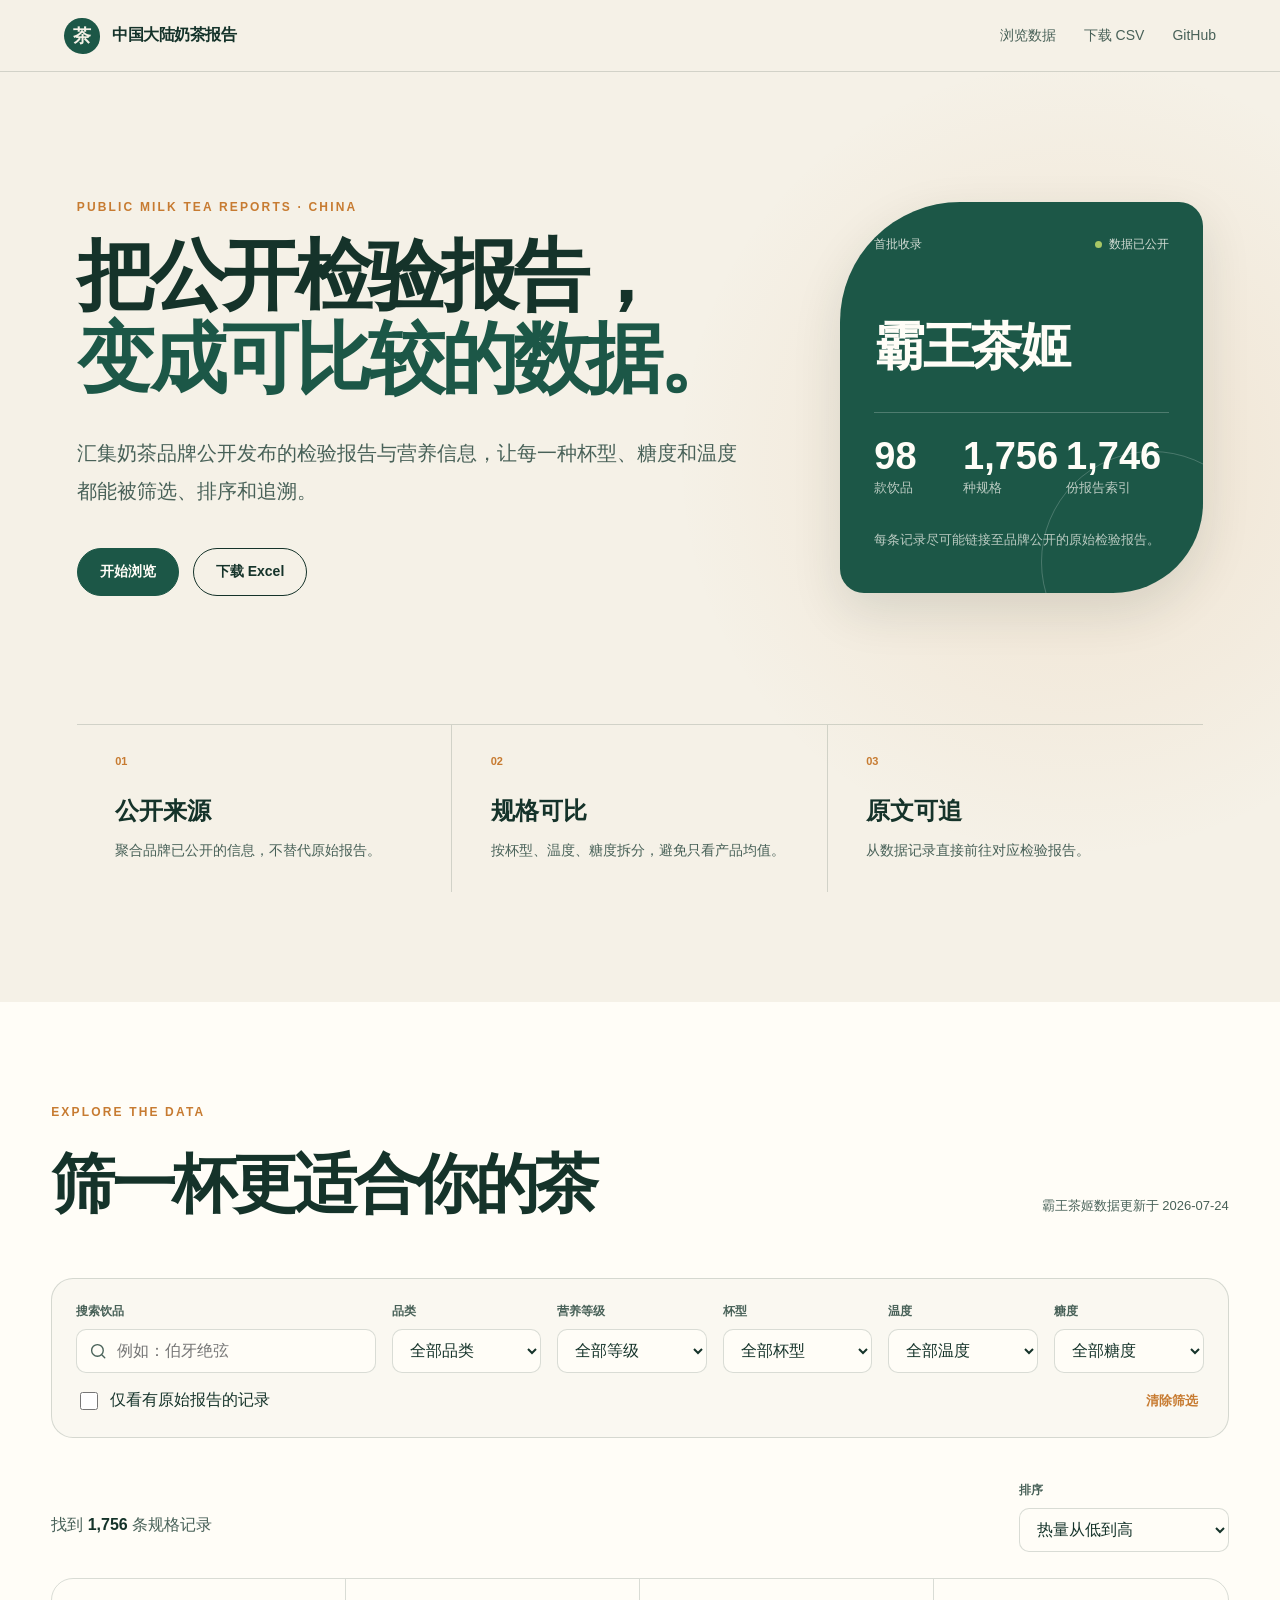
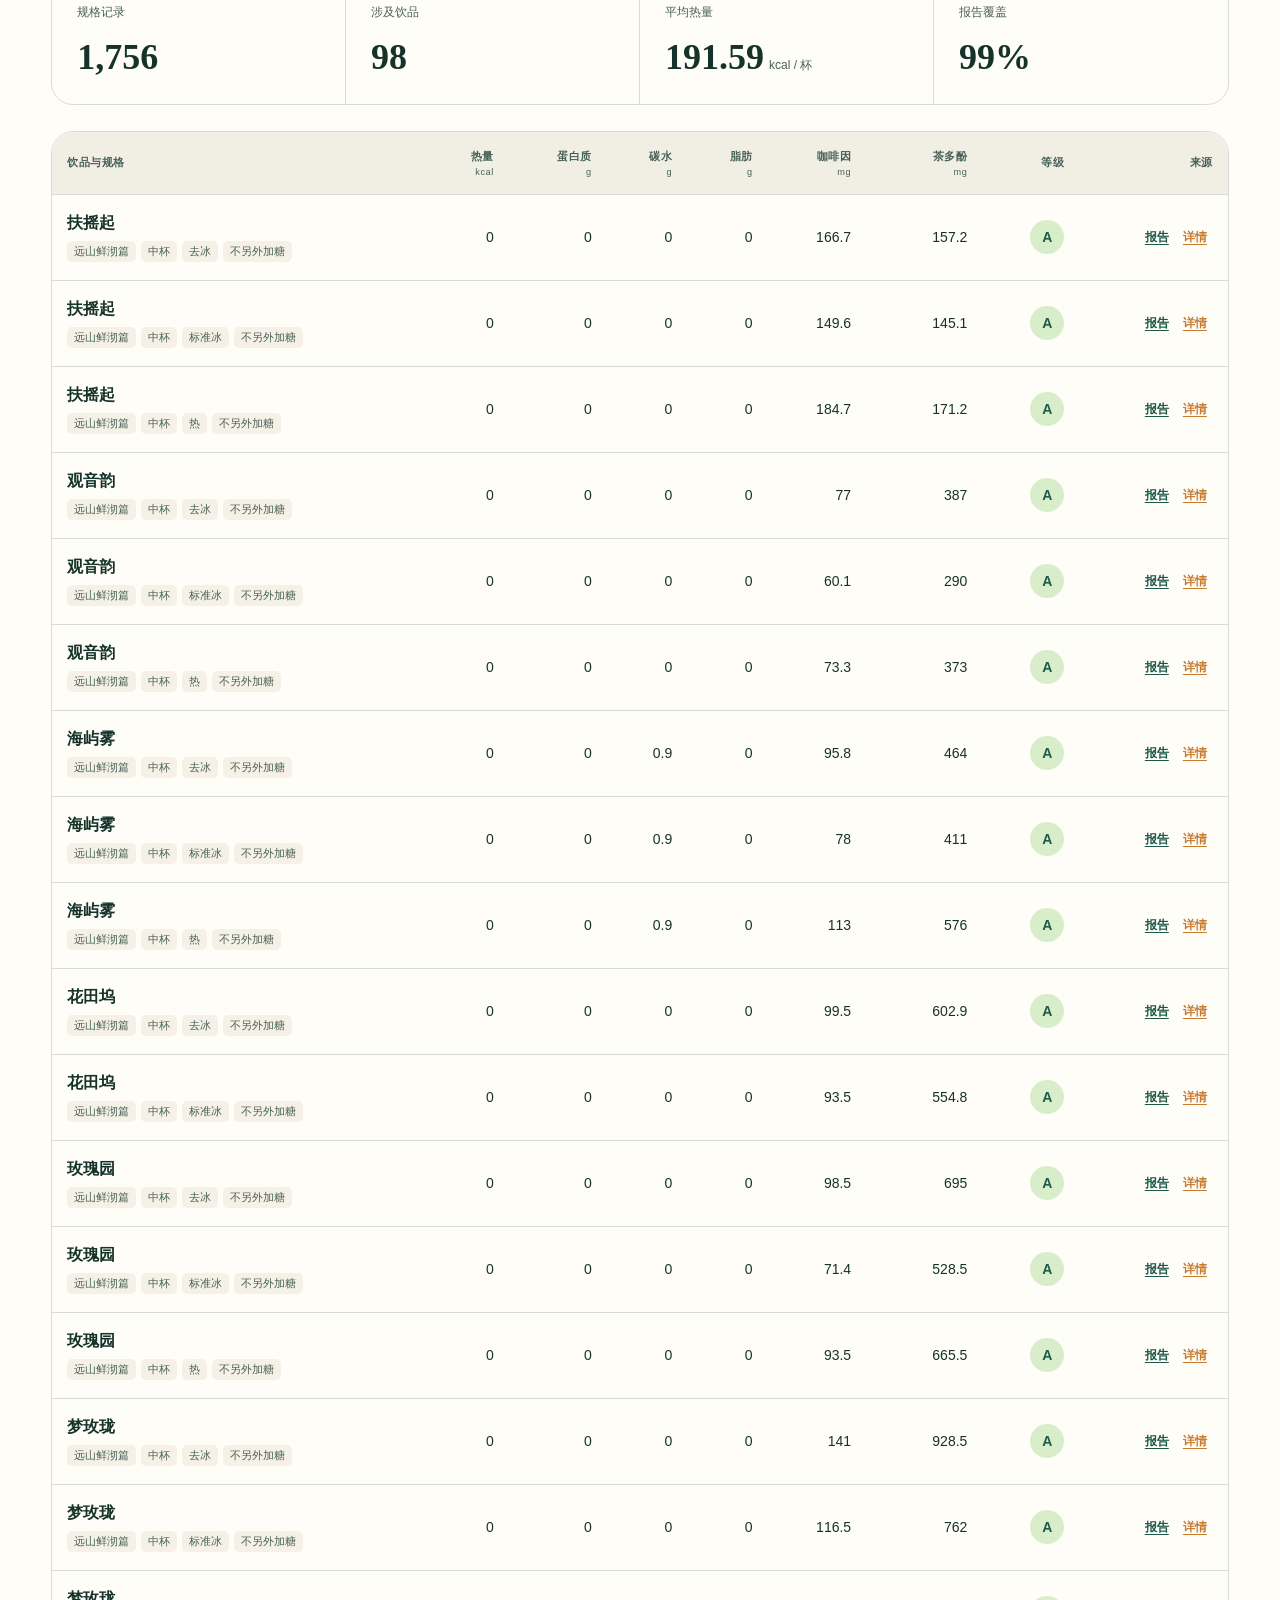
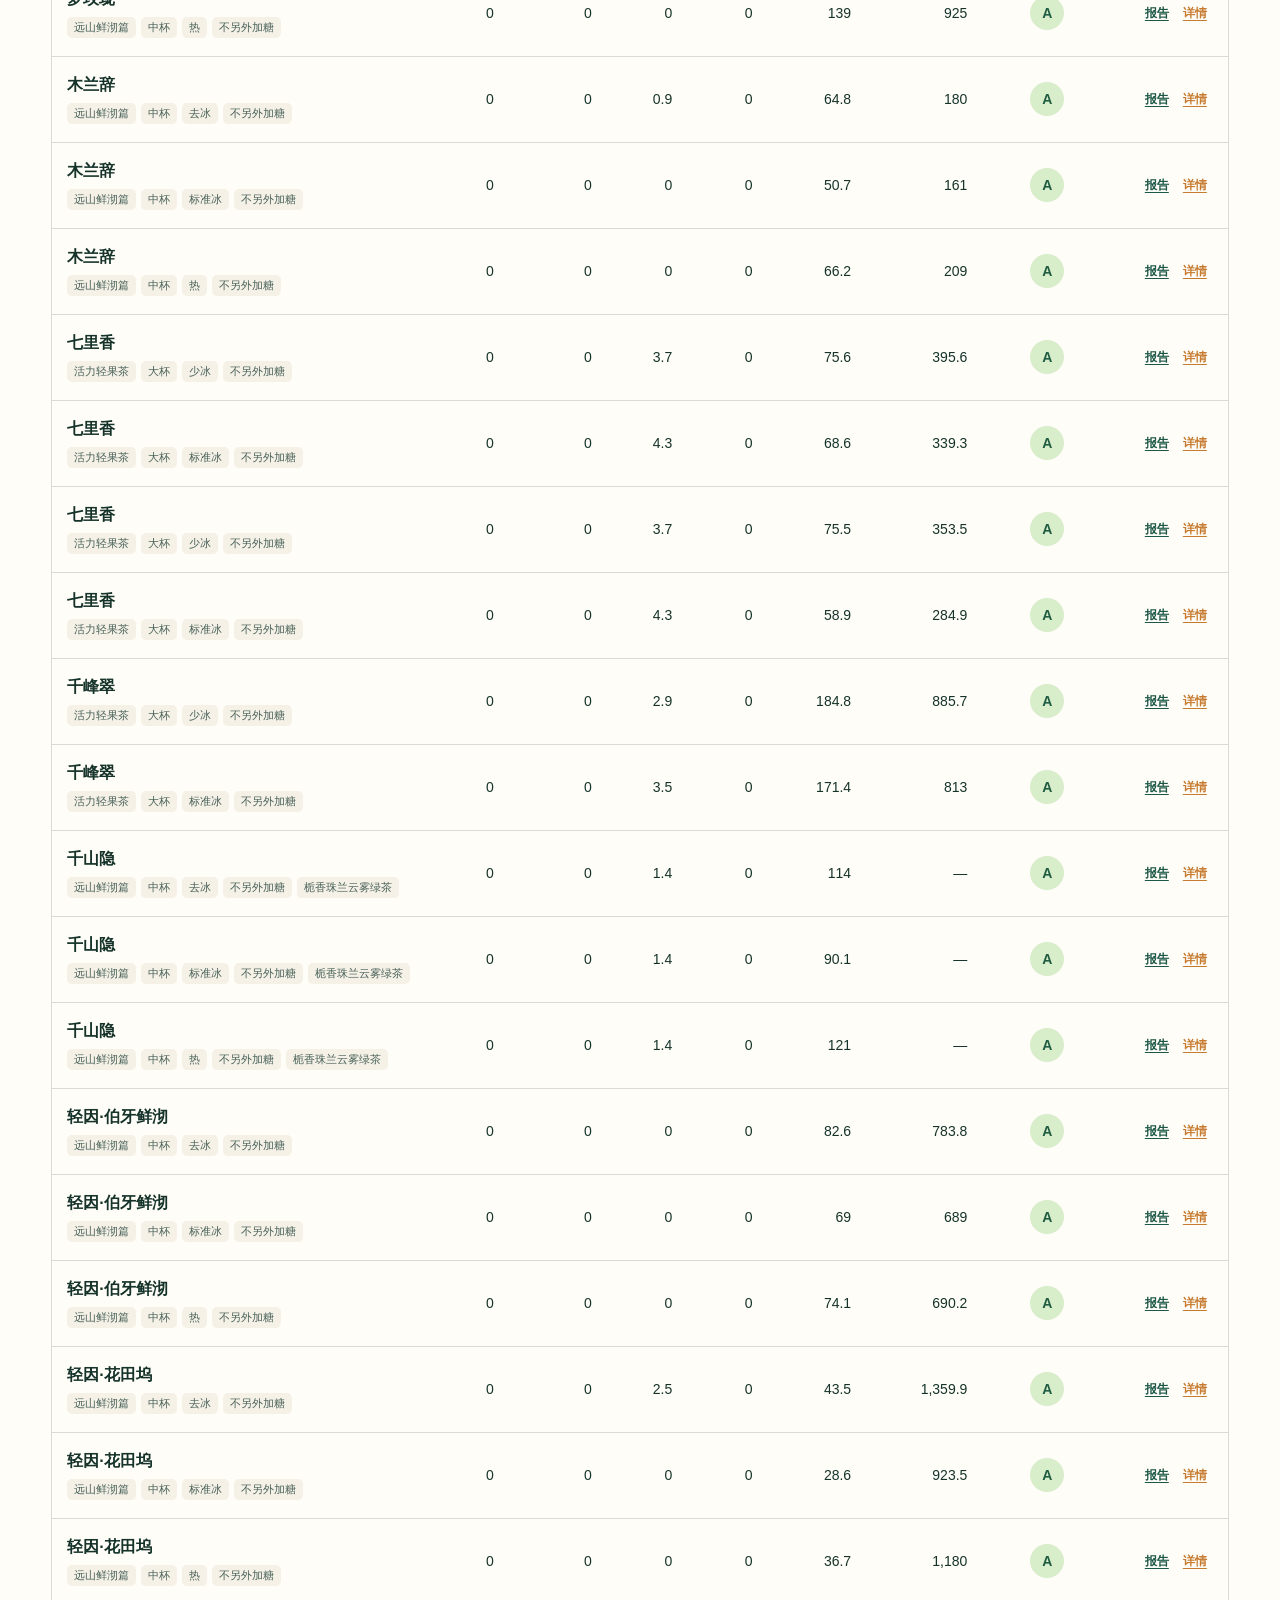
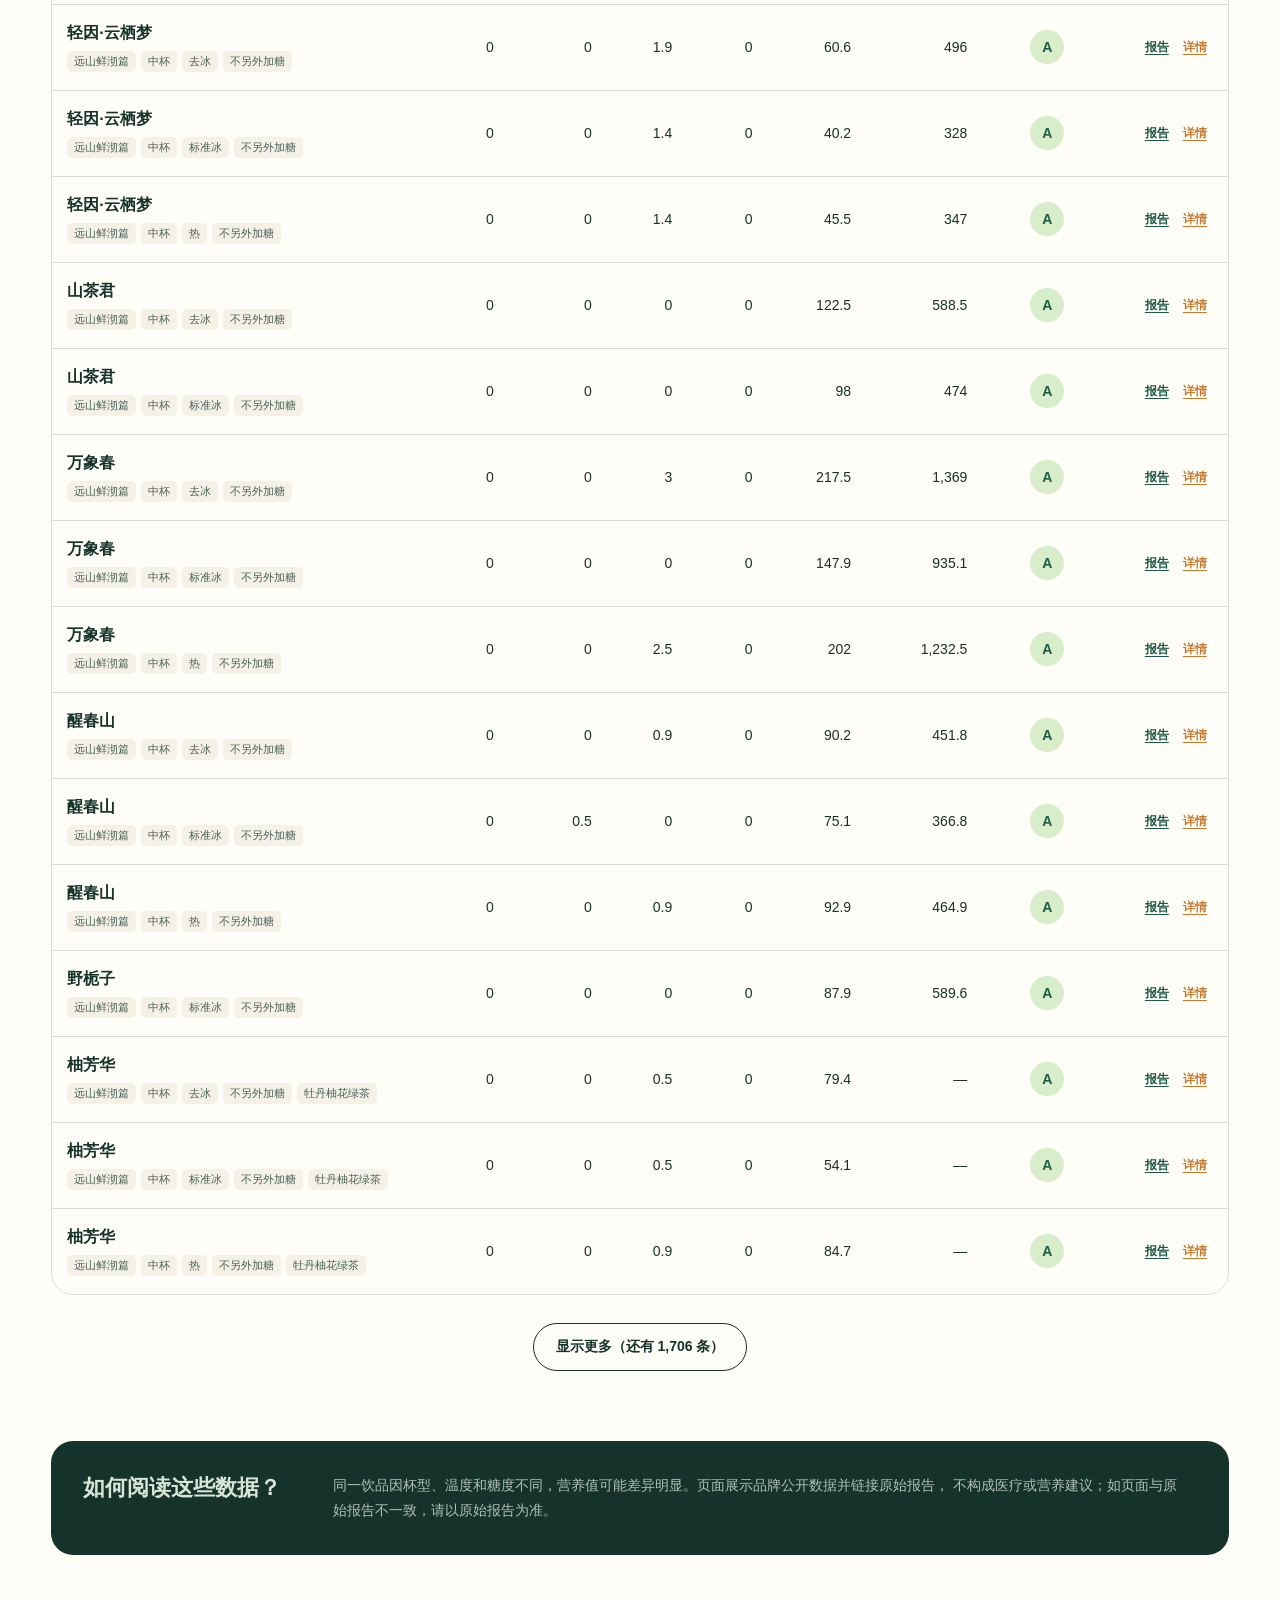
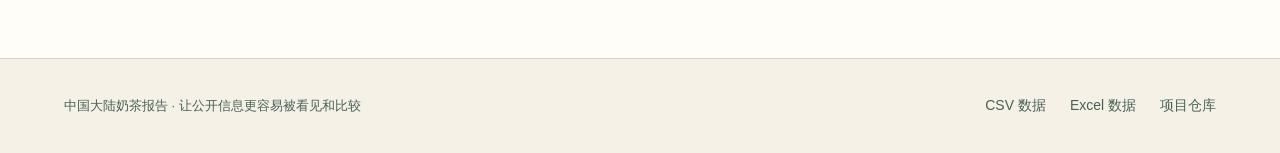
==== index.html @ ef0c352b "feat: 发布奶茶检验报告浏览器与霸王茶姬数据" ====
<!doctype html>
<html lang="zh-CN">
  <head>
    <meta charset="utf-8">
    <meta name="viewport" content="width=device-width, initial-scale=1">
    <meta name="description" content="汇集中国大陆奶茶品牌公开检验报告，提供饮品营养数据筛选、排序与原始报告查阅。">
    <meta name="theme-color" content="#173d32">
    <title>中国大陆奶茶报告</title>
    <link rel="stylesheet" href="assets/styles.css">
    <script src="assets/app.js" defer></script>
  </head>
  <body>
    <header class="site-header">
      <a class="brand" href="#top" aria-label="返回首页">
        <span class="brand-mark" aria-hidden="true">茶</span>
        <span>中国大陆奶茶报告</span>
      </a>
      <nav aria-label="主要导航">
        <a href="#explore">浏览数据</a>
        <a href="data/chagee/chagee_drinks.csv" download>下载 CSV</a>
        <a href="https://github.com/llk15/china-mainland-milk-tea-report">GitHub</a>
      </nav>
    </header>

    <main id="top">
      <section class="hero" aria-labelledby="hero-title">
        <div class="hero-copy">
          <p class="eyebrow">PUBLIC MILK TEA REPORTS · CHINA</p>
          <h1 id="hero-title">把公开检验报告，<br><em>变成可比较的数据。</em></h1>
          <p class="hero-intro">
            汇集奶茶品牌公开发布的检验报告与营养信息，让每一种杯型、糖度和温度都能被筛选、排序和追溯。
          </p>
          <div class="hero-actions">
            <a class="button button-primary" href="#explore">开始浏览</a>
            <a class="button button-secondary" href="data/chagee/chagee_nutrition.xlsx" download>下载 Excel</a>
          </div>
        </div>

        <div class="hero-card" aria-label="当前收录概览">
          <div class="hero-card-top">
            <span>首批收录</span>
            <span class="live-dot">数据已公开</span>
          </div>
          <strong>霸王茶姬</strong>
          <div class="hero-card-grid">
            <div><span id="hero-products">—</span><small>款饮品</small></div>
            <div><span id="hero-records">—</span><small>种规格</small></div>
            <div><span id="hero-reports">—</span><small>份报告索引</small></div>
          </div>
          <p>每条记录尽可能链接至品牌公开的原始检验报告。</p>
        </div>
      </section>

      <section class="manifesto" aria-label="项目特点">
        <div><span>01</span><strong>公开来源</strong><p>聚合品牌已公开的信息，不替代原始报告。</p></div>
        <div><span>02</span><strong>规格可比</strong><p>按杯型、温度、糖度拆分，避免只看产品均值。</p></div>
        <div><span>03</span><strong>原文可追</strong><p>从数据记录直接前往对应检验报告。</p></div>
      </section>

      <section class="explorer" id="explore" aria-labelledby="explorer-title">
        <div class="section-heading">
          <div>
            <p class="eyebrow">EXPLORE THE DATA</p>
            <h2 id="explorer-title">筛一杯更适合你的茶</h2>
          </div>
          <p id="last-updated">正在读取数据…</p>
        </div>

        <form class="filters" id="filter-form">
          <label class="search-field">
            <span>搜索饮品</span>
            <span class="input-wrap">
              <svg aria-hidden="true" viewBox="0 0 24 24"><path d="m21 21-4.35-4.35m2.35-5.4A7.75 7.75 0 1 1 3.5 11.25a7.75 7.75 0 0 1 15.5 0Z"/></svg>
              <input id="search" type="search" placeholder="例如：伯牙绝弦" autocomplete="off">
            </span>
          </label>
          <label>
            <span>品类</span>
            <select id="category"><option value="">全部品类</option></select>
          </label>
          <label>
            <span>营养等级</span>
            <select id="grade">
              <option value="">全部等级</option>
              <option value="A">A级</option>
              <option value="B">B级</option>
              <option value="C">C级</option>
              <option value="D">D级</option>
            </select>
          </label>
          <label>
            <span>杯型</span>
            <select id="cup"><option value="">全部杯型</option></select>
          </label>
          <label>
            <span>温度</span>
            <select id="temperature"><option value="">全部温度</option></select>
          </label>
          <label>
            <span>糖度</span>
            <select id="sweetness"><option value="">全部糖度</option></select>
          </label>
          <label class="check-field">
            <input id="report-only" type="checkbox">
            <span>仅看有原始报告的记录</span>
          </label>
          <button class="text-button" id="reset-filters" type="reset">清除筛选</button>
        </form>

        <div class="result-toolbar">
          <p id="result-copy" aria-live="polite">正在加载…</p>
          <label class="sort-field">
            <span>排序</span>
            <select id="sort">
              <option value="energy-asc">热量从低到高</option>
              <option value="energy-desc">热量从高到低</option>
              <option value="caffeine-asc">咖啡因从低到高</option>
              <option value="caffeine-desc">咖啡因从高到低</option>
              <option value="protein-desc">蛋白质从高到低</option>
              <option value="polyphenols-desc">茶多酚从高到低</option>
              <option value="carbs-asc">碳水从低到高</option>
              <option value="grade-asc">营养等级从 A 到 D</option>
              <option value="name-asc">饮品名称</option>
            </select>
          </label>
        </div>

        <div class="summary-grid" aria-label="当前筛选结果概览">
          <article><span>规格记录</span><strong id="stat-records">—</strong></article>
          <article><span>涉及饮品</span><strong id="stat-products">—</strong></article>
          <article><span>平均热量</span><strong id="stat-energy">—</strong><small>kcal / 杯</small></article>
          <article><span>报告覆盖</span><strong id="stat-coverage">—</strong></article>
        </div>

        <div class="table-shell">
          <table>
            <thead>
              <tr>
                <th scope="col">饮品与规格</th>
                <th scope="col">热量<small>kcal</small></th>
                <th scope="col">蛋白质<small>g</small></th>
                <th scope="col">碳水<small>g</small></th>
                <th scope="col">脂肪<small>g</small></th>
                <th scope="col">咖啡因<small>mg</small></th>
                <th scope="col">茶多酚<small>mg</small></th>
                <th scope="col">等级</th>
                <th scope="col">来源</th>
              </tr>
            </thead>
            <tbody id="results">
              <tr><td class="loading-cell" colspan="9">正在整理茶单，请稍候…</td></tr>
            </tbody>
          </table>
        </div>

        <div class="load-more-wrap">
          <button class="button button-secondary" id="load-more" type="button" hidden>显示更多</button>
        </div>

        <aside class="notice">
          <strong>如何阅读这些数据？</strong>
          <p>
            同一饮品因杯型、温度和糖度不同，营养值可能差异明显。页面展示品牌公开数据并链接原始报告，
            不构成医疗或营养建议；如页面与原始报告不一致，请以原始报告为准。
          </p>
        </aside>
      </section>
    </main>

    <footer>
      <p>中国大陆奶茶报告 · 让公开信息更容易被看见和比较</p>
      <div>
        <a href="data/chagee/chagee_drinks.csv" download>CSV 数据</a>
        <a href="data/chagee/chagee_nutrition.xlsx" download>Excel 数据</a>
        <a href="https://github.com/llk15/china-mainland-milk-tea-report">项目仓库</a>
      </div>
    </footer>

    <dialog id="detail-dialog">
      <button class="dialog-close" id="dialog-close" type="button" aria-label="关闭">×</button>
      <p class="eyebrow" id="dialog-category"></p>
      <h2 id="dialog-title"></h2>
      <div class="dialog-specs" id="dialog-specs"></div>
      <div class="dialog-nutrition" id="dialog-nutrition"></div>
      <a class="button button-primary" id="dialog-report" target="_blank" rel="noopener noreferrer">查看原始检验报告</a>
    </dialog>

    <noscript>需要启用 JavaScript 才能筛选和排序数据；你也可以直接下载 CSV 或 Excel 文件。</noscript>
  </body>
</html>
---- assets/styles.css ----
:root {
  --ink: #15332a;
  --ink-soft: #486158;
  --paper: #f5f1e7;
  --paper-deep: #e9e1d0;
  --cream: #fffdf7;
  --green: #1c5747;
  --green-light: #d7e4d8;
  --amber: #c77b31;
  --line: rgba(21, 51, 42, 0.16);
  --shadow: 0 18px 50px rgba(27, 53, 43, 0.12);
  --radius: 22px;
}

* { box-sizing: border-box; }
html { scroll-behavior: smooth; }
body {
  margin: 0;
  color: var(--ink);
  background:
    radial-gradient(circle at 84% 7%, rgba(199, 123, 49, 0.12), transparent 25rem),
    var(--paper);
  font-family: Inter, "PingFang SC", "Noto Sans CJK SC", "Microsoft YaHei", sans-serif;
  -webkit-font-smoothing: antialiased;
}

a { color: inherit; }
button, input, select { font: inherit; }
button, select { cursor: pointer; }

.site-header {
  position: sticky;
  z-index: 20;
  top: 0;
  display: flex;
  align-items: center;
  justify-content: space-between;
  min-height: 72px;
  padding: 0 5vw;
  border-bottom: 1px solid var(--line);
  background: rgba(245, 241, 231, 0.9);
  backdrop-filter: blur(16px);
}

.brand {
  display: flex;
  gap: 12px;
  align-items: center;
  font-weight: 750;
  text-decoration: none;
  letter-spacing: -0.03em;
}

.brand-mark {
  display: grid;
  width: 36px;
  height: 36px;
  place-items: center;
  border-radius: 50% 50% 48% 52%;
  color: var(--paper);
  background: var(--green);
  font-family: "Songti SC", STSong, serif;
  font-size: 18px;
}

nav { display: flex; gap: 28px; }
nav a, footer a {
  color: var(--ink-soft);
  font-size: 14px;
  text-decoration: none;
}
nav a:hover, footer a:hover { color: var(--amber); }

main { overflow: hidden; }
.hero {
  display: grid;
  grid-template-columns: minmax(0, 1.3fr) minmax(340px, 0.7fr);
  gap: clamp(40px, 7vw, 110px);
  align-items: center;
  min-height: 650px;
  max-width: 1440px;
  margin: 0 auto;
  padding: clamp(70px, 10vw, 135px) 6vw;
}

.eyebrow {
  margin: 0 0 22px;
  color: var(--amber);
  font-size: 12px;
  font-weight: 800;
  letter-spacing: 0.18em;
}

h1, h2 {
  margin: 0;
  font-family: "Songti SC", STSong, "Noto Serif CJK SC", serif;
  font-weight: 650;
  letter-spacing: -0.055em;
}

h1 {
  max-width: 850px;
  font-size: clamp(48px, 6vw, 88px);
  line-height: 1.08;
}
h1 em { color: var(--green); font-style: normal; }
.hero-intro {
  max-width: 660px;
  margin: 32px 0 0;
  color: var(--ink-soft);
  font-size: clamp(17px, 1.6vw, 21px);
  line-height: 1.85;
}
.hero-actions { display: flex; gap: 14px; margin-top: 38px; }
.button {
  display: inline-flex;
  min-height: 48px;
  padding: 0 22px;
  align-items: center;
  justify-content: center;
  border: 1px solid var(--ink);
  border-radius: 999px;
  font-size: 14px;
  font-weight: 700;
  text-decoration: none;
  transition: transform 160ms ease, background 160ms ease, color 160ms ease;
}
.button:hover { transform: translateY(-2px); }
.button-primary { color: var(--cream); background: var(--green); border-color: var(--green); }
.button-secondary { color: var(--ink); background: transparent; }
.button-secondary:hover { color: var(--cream); background: var(--ink); }

.hero-card {
  position: relative;
  padding: 34px;
  overflow: hidden;
  color: var(--cream);
  border-radius: 120px 24px 90px 24px;
  background: var(--green);
  box-shadow: var(--shadow);
}
.hero-card::after {
  position: absolute;
  right: -60px;
  bottom: -80px;
  width: 220px;
  height: 220px;
  border: 1px solid rgba(255,255,255,.2);
  border-radius: 50%;
  content: "";
}
.hero-card-top { display: flex; justify-content: space-between; font-size: 12px; opacity: .8; }
.live-dot::before {
  display: inline-block;
  width: 7px;
  height: 7px;
  margin-right: 7px;
  border-radius: 50%;
  background: #cce36d;
  content: "";
}
.hero-card > strong {
  display: block;
  margin: 60px 0 30px;
  font-family: "Songti SC", STSong, serif;
  font-size: clamp(38px, 4vw, 58px);
  letter-spacing: -.05em;
}
.hero-card-grid { display: grid; grid-template-columns: repeat(3, 1fr); border-top: 1px solid rgba(255,255,255,.22); }
.hero-card-grid div { padding: 22px 8px 0 0; }
.hero-card-grid span { display: block; font-size: clamp(24px, 3vw, 38px); font-weight: 700; }
.hero-card-grid small { opacity: .7; }
.hero-card > p { max-width: 300px; margin: 32px 0 8px; font-size: 13px; line-height: 1.7; opacity: .7; }

.manifesto {
  display: grid;
  grid-template-columns: repeat(3, 1fr);
  max-width: 1440px;
  margin: 0 auto;
  padding: 0 6vw 110px;
}
.manifesto > div {
  padding: 30px clamp(20px, 3vw, 50px);
  border-top: 1px solid var(--line);
  border-right: 1px solid var(--line);
}
.manifesto > div:last-child { border-right: 0; }
.manifesto span { display: block; margin-bottom: 28px; color: var(--amber); font-size: 11px; font-weight: 800; }
.manifesto strong { font-family: "Songti SC", STSong, serif; font-size: 24px; }
.manifesto p { margin: 12px 0 0; color: var(--ink-soft); font-size: 14px; line-height: 1.7; }

.explorer {
  padding: clamp(70px, 8vw, 120px) max(4vw, calc((100vw - 1360px) / 2));
  background: var(--cream);
}
.section-heading { display: flex; align-items: end; justify-content: space-between; gap: 30px; }
.section-heading h2 { font-size: clamp(38px, 5vw, 66px); }
.section-heading > p { color: var(--ink-soft); font-size: 13px; }

.filters {
  display: grid;
  grid-template-columns: 2fr repeat(5, minmax(120px, 1fr));
  gap: 16px;
  margin-top: 50px;
  padding: 24px;
  border: 1px solid var(--line);
  border-radius: var(--radius);
  background: #faf8f1;
}
.filters label > span:first-child, .sort-field span {
  display: block;
  margin-bottom: 9px;
  color: var(--ink-soft);
  font-size: 12px;
  font-weight: 700;
}
.filters input[type="search"], .filters select, .sort-field select {
  width: 100%;
  height: 44px;
  padding: 0 38px 0 13px;
  border: 1px solid var(--line);
  border-radius: 10px;
  outline: none;
  color: var(--ink);
  background-color: var(--cream);
}
.filters input:focus, .filters select:focus, .sort-field select:focus {
  border-color: var(--green);
  box-shadow: 0 0 0 3px rgba(28, 87, 71, .1);
}
.input-wrap { position: relative; display: block; }
.input-wrap svg {
  position: absolute;
  z-index: 1;
  top: 13px;
  left: 13px;
  width: 18px;
  fill: none;
  stroke: var(--ink-soft);
  stroke-linecap: round;
  stroke-width: 1.8;
}
.filters .search-field input { padding-left: 40px; }
.check-field { display: flex; grid-column: 1 / span 3; gap: 9px; align-items: center; }
.check-field input { width: 18px; height: 18px; accent-color: var(--green); }
.check-field span { margin: 0 !important; }
.text-button {
  justify-self: end;
  grid-column: 6 / 7;
  border: 0;
  color: var(--amber);
  background: none;
  font-size: 13px;
  font-weight: 700;
}

.result-toolbar { display: flex; align-items: end; justify-content: space-between; margin-top: 44px; }
.result-toolbar p { color: var(--ink-soft); }
.result-toolbar p strong { color: var(--ink); }
.sort-field { min-width: 210px; }
.summary-grid {
  display: grid;
  grid-template-columns: repeat(4, 1fr);
  margin: 26px 0;
  border: 1px solid var(--line);
  border-radius: var(--radius);
  overflow: hidden;
}
.summary-grid article { min-height: 125px; padding: 25px; border-right: 1px solid var(--line); }
.summary-grid article:last-child { border: 0; }
.summary-grid span, .summary-grid small { display: block; color: var(--ink-soft); font-size: 12px; }
.summary-grid strong { display: inline-block; margin-top: 15px; font-family: "Songti SC", STSong, serif; font-size: 36px; }
.summary-grid small { display: inline; margin-left: 5px; }

.table-shell { overflow-x: auto; border: 1px solid var(--line); border-radius: var(--radius); }
table { width: 100%; min-width: 1060px; border-collapse: collapse; background: var(--cream); }
th {
  padding: 17px 15px;
  color: var(--ink-soft);
  background: #f1eee4;
  font-size: 11px;
  text-align: right;
  letter-spacing: .05em;
}
th:first-child { width: 32%; text-align: left; }
th small { display: block; margin-top: 3px; font-weight: 500; }
td { padding: 18px 15px; border-top: 1px solid var(--line); font-size: 14px; text-align: right; }
td:first-child { text-align: left; }
tbody tr { transition: background 120ms ease; }
tbody tr:hover { background: #faf7ee; }
.drink-name { display: block; margin-bottom: 7px; font-size: 16px; font-weight: 750; }
.spec-line { display: flex; flex-wrap: wrap; gap: 5px; }
.spec-line span {
  padding: 3px 7px;
  color: var(--ink-soft);
  border-radius: 5px;
  background: var(--paper);
  font-size: 11px;
}
.grade {
  display: inline-grid;
  width: 34px;
  height: 34px;
  place-items: center;
  border-radius: 50%;
  font-weight: 800;
}
.grade-a { color: #205d43; background: #d8edca; }
.grade-b { color: #5d681c; background: #edf0bd; }
.grade-c { color: #8a5d18; background: #f5dfad; }
.grade-d { color: #8b352b; background: #f1c9bd; }
.grade-none { color: var(--ink-soft); background: #e6e3dc; }
.report-link, .detail-button {
  display: inline-block;
  border: 0;
  color: var(--green);
  background: none;
  font-size: 12px;
  font-weight: 750;
  text-decoration: underline;
  text-underline-offset: 3px;
}
.detail-button { margin-left: 8px; color: var(--amber); }
.empty-cell, .loading-cell { padding: 80px 20px; color: var(--ink-soft); text-align: center !important; }
.load-more-wrap { display: flex; justify-content: center; margin-top: 28px; }
.notice {
  display: grid;
  grid-template-columns: 220px 1fr;
  gap: 30px;
  margin-top: 70px;
  padding: 32px;
  color: var(--green-light);
  border-radius: var(--radius);
  background: var(--ink);
}
.notice strong { font-family: "Songti SC", STSong, serif; font-size: 22px; }
.notice p { max-width: 850px; margin: 0; font-size: 14px; line-height: 1.8; opacity: .8; }

footer {
  display: flex;
  justify-content: space-between;
  gap: 30px;
  padding: 38px 5vw;
  color: var(--ink-soft);
  border-top: 1px solid var(--line);
  background: var(--paper);
  font-size: 13px;
}
footer p { margin: 0; }
footer div { display: flex; gap: 24px; }

dialog {
  width: min(650px, calc(100vw - 32px));
  padding: 38px;
  border: 0;
  border-radius: 28px;
  color: var(--ink);
  background: var(--cream);
  box-shadow: var(--shadow);
}
dialog::backdrop { background: rgba(12, 31, 25, .6); backdrop-filter: blur(5px); }
.dialog-close {
  position: absolute;
  top: 18px;
  right: 20px;
  width: 38px;
  height: 38px;
  border: 0;
  border-radius: 50%;
  color: var(--ink);
  background: var(--paper);
  font-size: 24px;
}
dialog h2 { margin-bottom: 22px; font-size: 38px; }
.dialog-specs { display: flex; flex-wrap: wrap; gap: 7px; margin-bottom: 24px; }
.dialog-specs span { padding: 6px 10px; border-radius: 7px; background: var(--paper); font-size: 12px; }
.dialog-nutrition {
  display: grid;
  grid-template-columns: repeat(3, 1fr);
  gap: 1px;
  margin-bottom: 28px;
  overflow: hidden;
  border: 1px solid var(--line);
  border-radius: 14px;
  background: var(--line);
}
.dialog-nutrition div { padding: 15px; background: var(--cream); }
.dialog-nutrition span { display: block; color: var(--ink-soft); font-size: 11px; }
.dialog-nutrition strong { display: block; margin-top: 6px; font-size: 18px; }
noscript { display: block; padding: 20px; color: white; background: #8b352b; text-align: center; }

@media (max-width: 1050px) {
  .hero { grid-template-columns: 1fr; }
  .hero-card { max-width: 600px; }
  .filters { grid-template-columns: repeat(3, 1fr); }
  .search-field { grid-column: span 2; }
  .check-field { grid-column: 1 / span 2; }
  .text-button { grid-column: 3; }
}

@media (max-width: 720px) {
  .site-header { min-height: 62px; padding: 0 20px; }
  .brand > span:last-child { font-size: 14px; }
  nav a:not(:last-child) { display: none; }
  .hero { min-height: auto; padding: 72px 22px; }
  h1 { font-size: clamp(43px, 13vw, 64px); }
  .hero-card { padding: 28px; border-radius: 80px 20px 70px 20px; }
  .hero-card > strong { margin-top: 45px; }
  .manifesto { grid-template-columns: 1fr; padding: 0 22px 75px; }
  .manifesto > div { border-right: 0; }
  .explorer { padding: 70px 18px; }
  .section-heading { display: block; }
  .section-heading > p { margin-top: 18px; }
  .filters { grid-template-columns: 1fr 1fr; padding: 16px; }
  .search-field { grid-column: 1 / -1; }
  .check-field { grid-column: 1 / -1; }
  .text-button { grid-column: 2; }
  .result-toolbar { display: block; }
  .sort-field { display: block; margin-top: 18px; }
  .summary-grid { grid-template-columns: 1fr 1fr; }
  .summary-grid article:nth-child(2) { border-right: 0; }
  .summary-grid article:nth-child(-n+2) { border-bottom: 1px solid var(--line); }
  .notice { grid-template-columns: 1fr; }
  footer { display: block; }
  footer div { flex-wrap: wrap; margin-top: 18px; }
  dialog { padding: 30px 22px; }
  .dialog-nutrition { grid-template-columns: 1fr 1fr; }
}

@media (prefers-reduced-motion: reduce) {
  html { scroll-behavior: auto; }
  *, *::before, *::after { transition: none !important; }
}
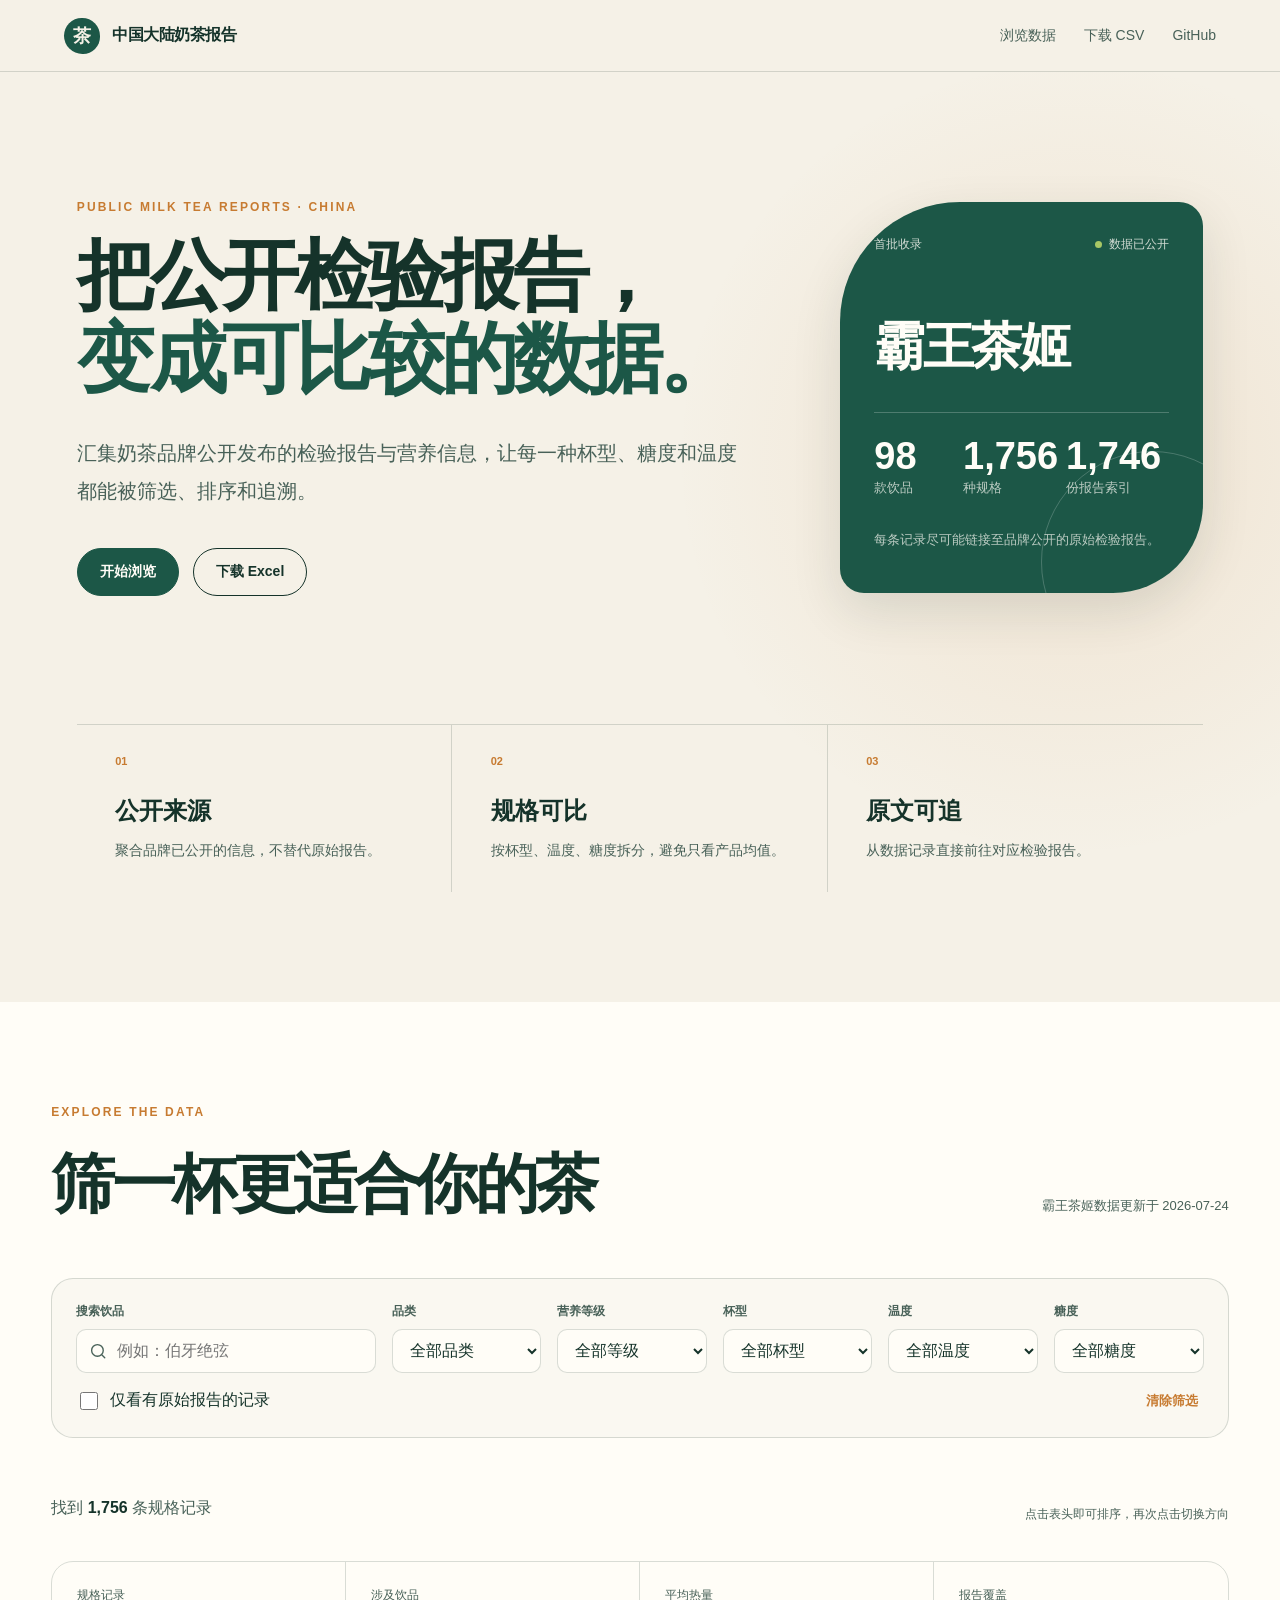
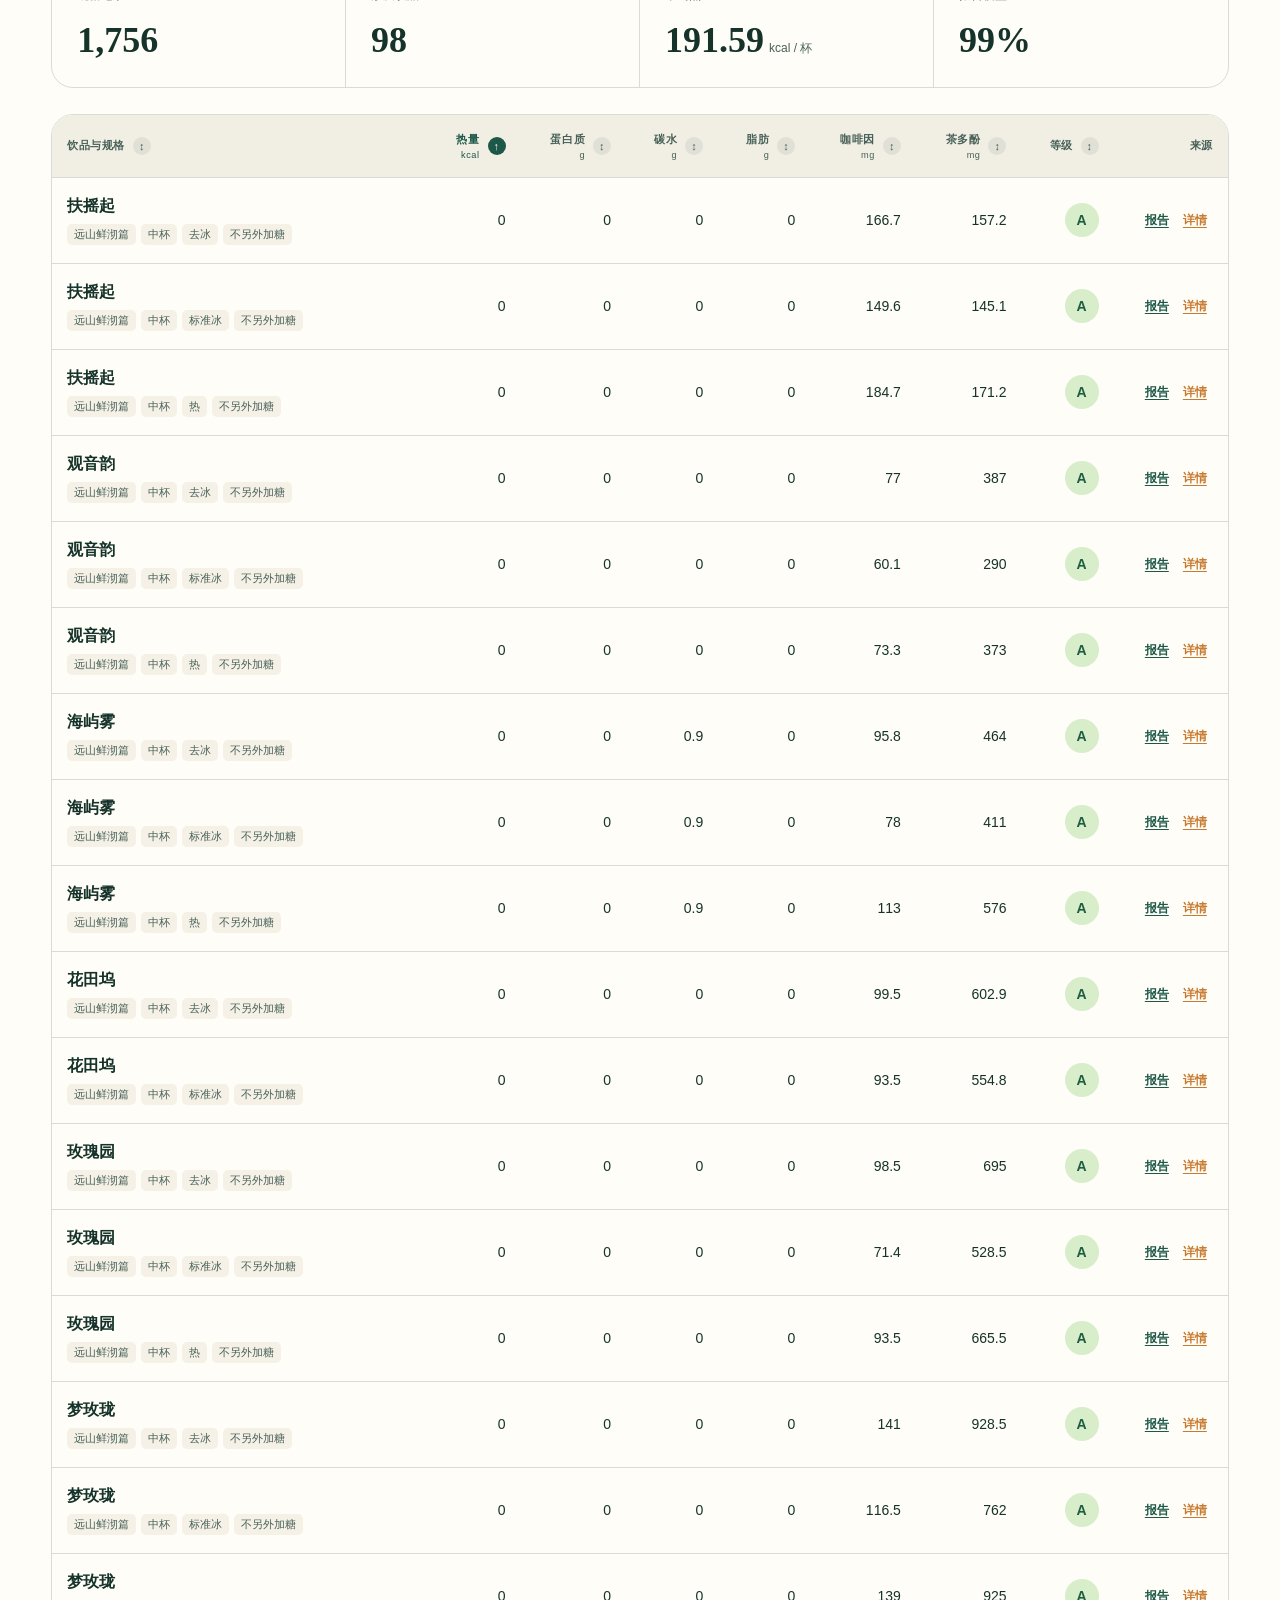
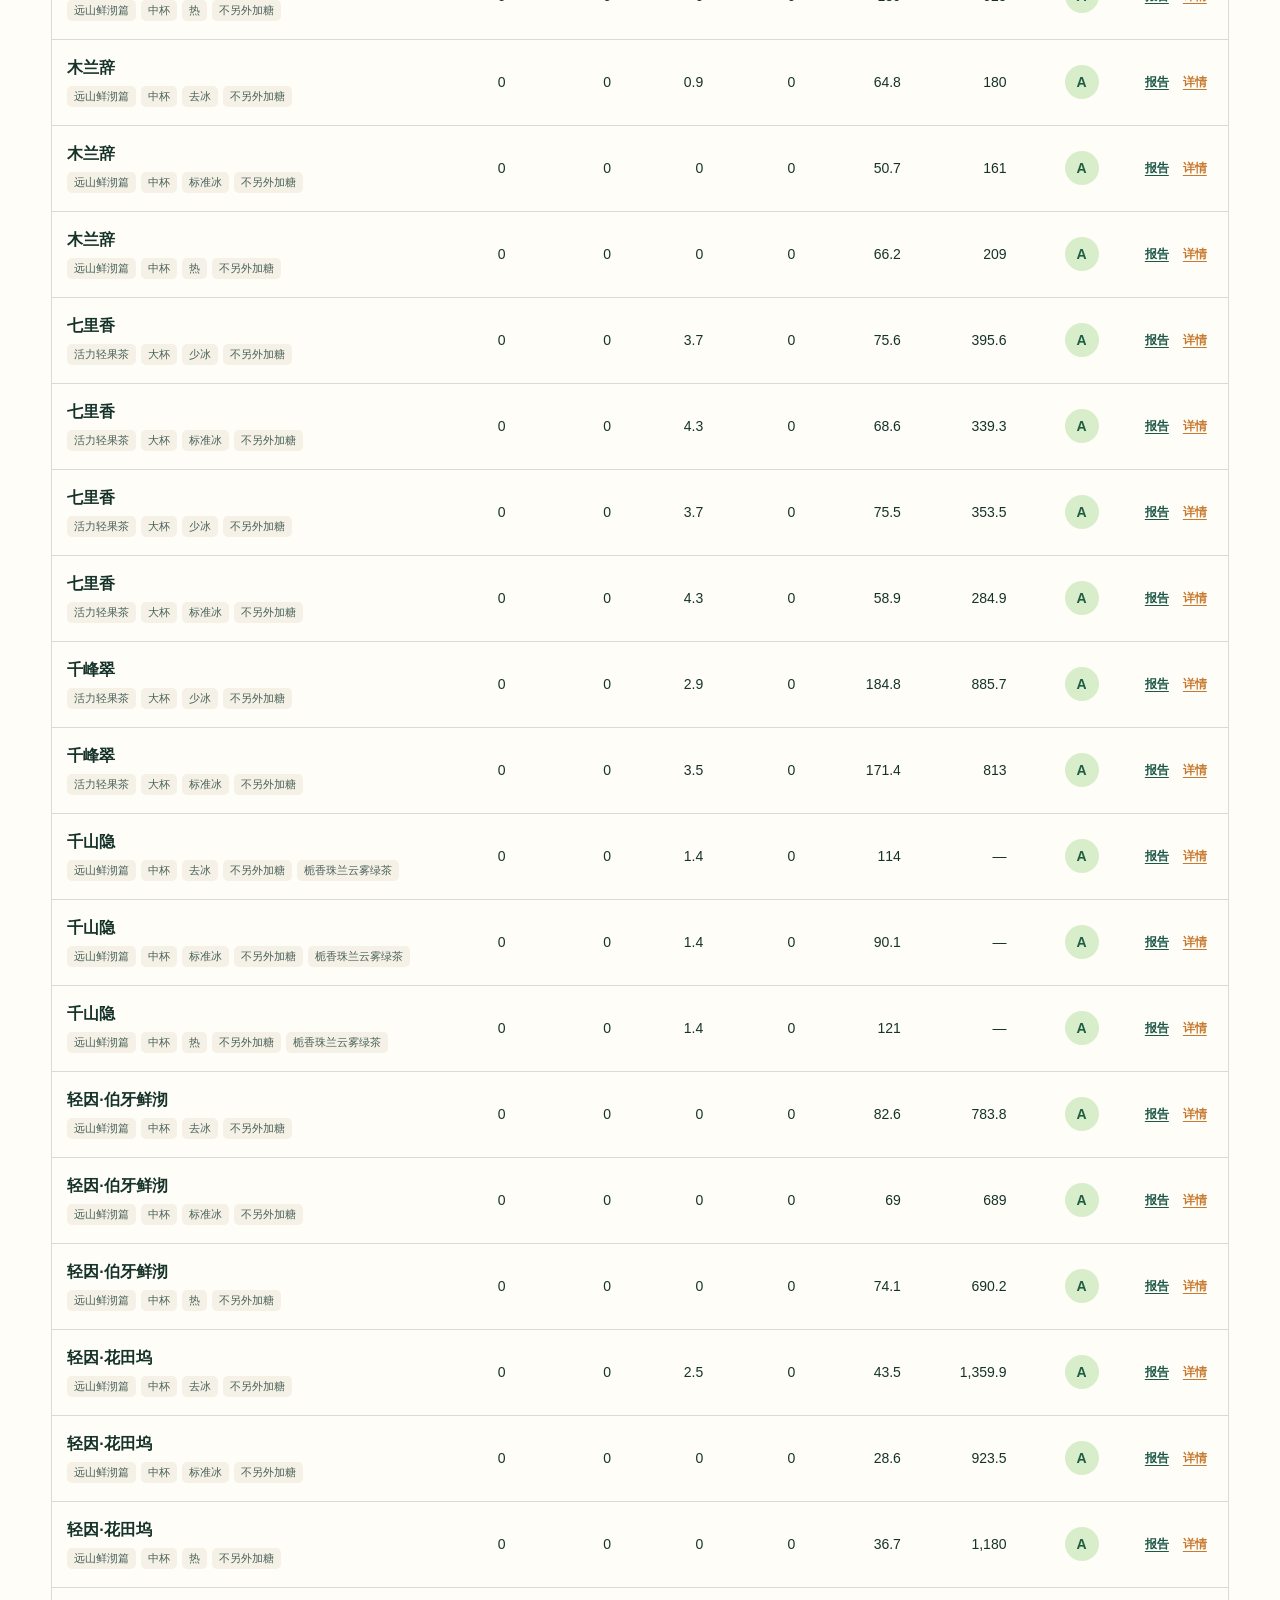
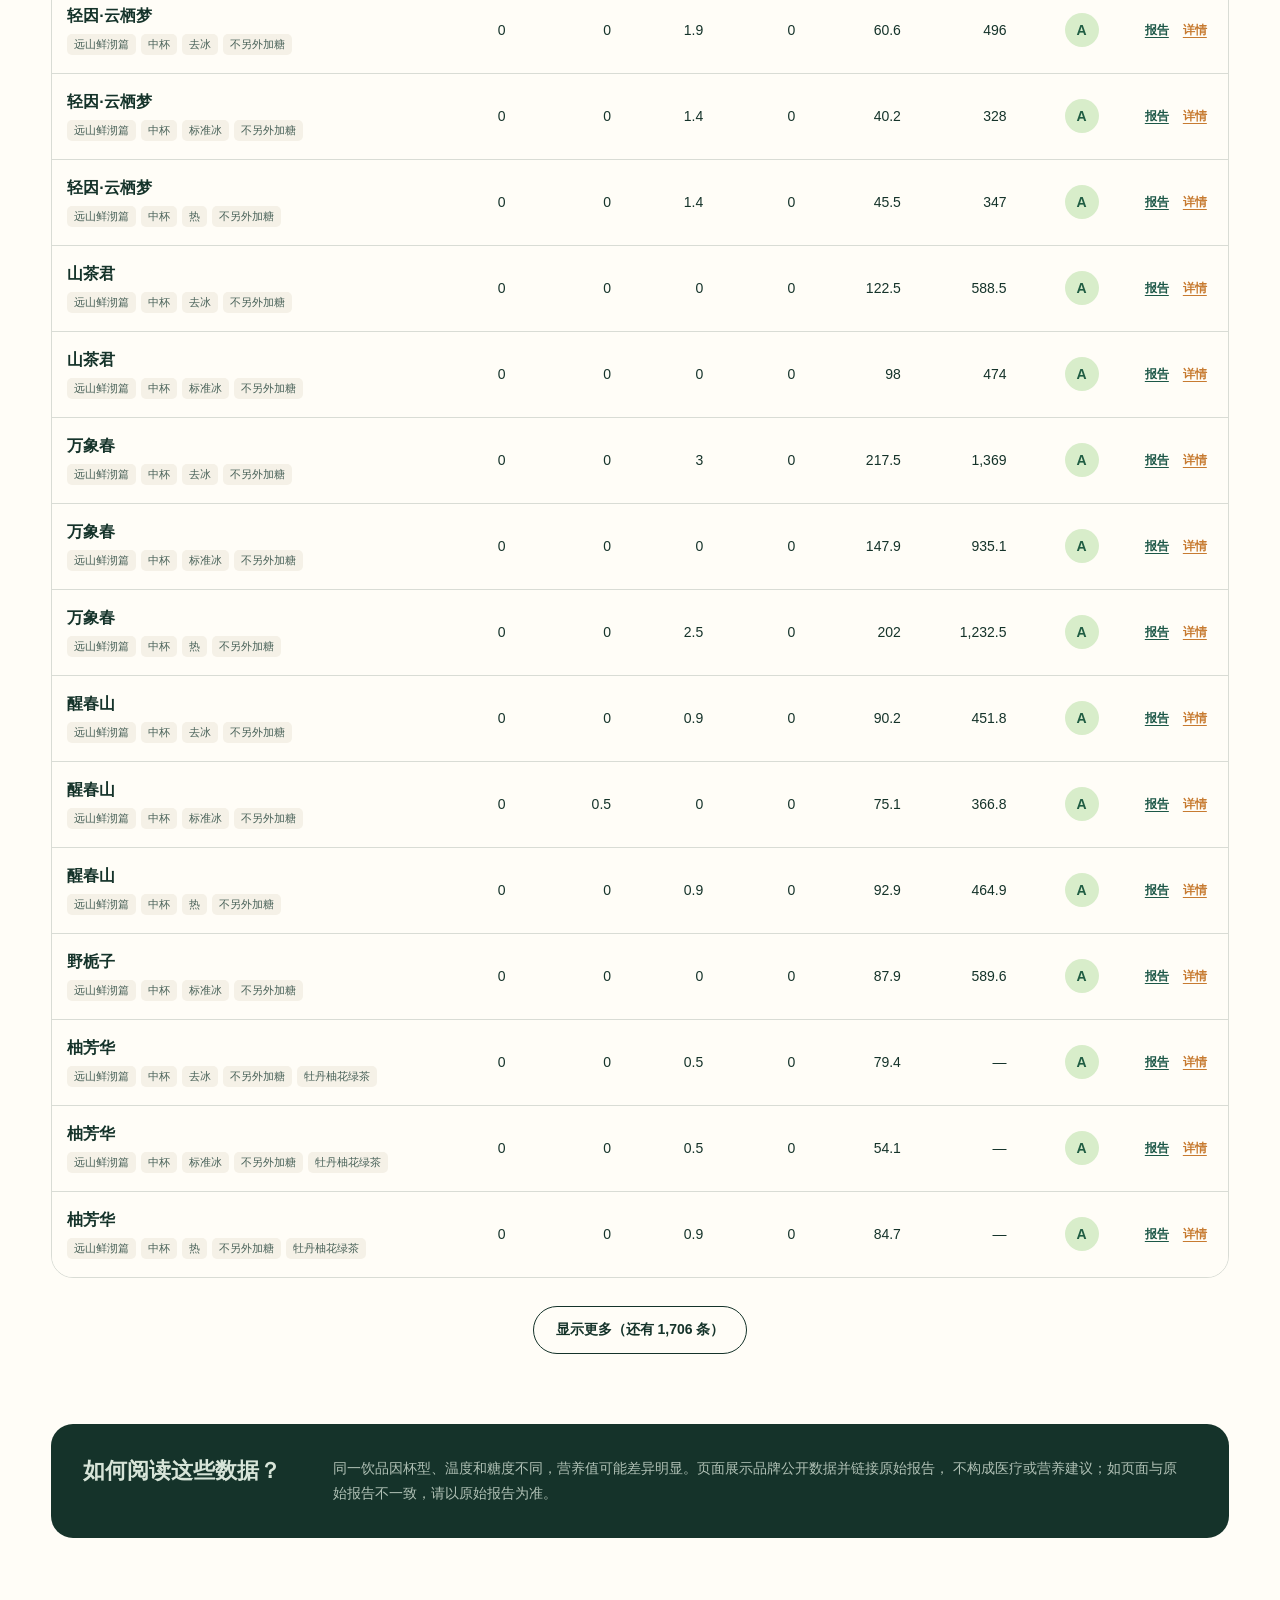
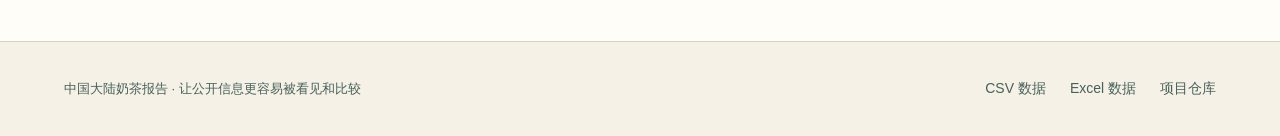
==== commit ae90fd2a: "feat: 支持表头排序与站内报告查看" ====
--- a/index.html
+++ b/index.html
@@ -109,20 +109,7 @@
 
         <div class="result-toolbar">
           <p id="result-copy" aria-live="polite">正在加载…</p>
-          <label class="sort-field">
-            <span>排序</span>
-            <select id="sort">
-              <option value="energy-asc">热量从低到高</option>
-              <option value="energy-desc">热量从高到低</option>
-              <option value="caffeine-asc">咖啡因从低到高</option>
-              <option value="caffeine-desc">咖啡因从高到低</option>
-              <option value="protein-desc">蛋白质从高到低</option>
-              <option value="polyphenols-desc">茶多酚从高到低</option>
-              <option value="carbs-asc">碳水从低到高</option>
-              <option value="grade-asc">营养等级从 A 到 D</option>
-              <option value="name-asc">饮品名称</option>
-            </select>
-          </label>
+          <p class="sort-hint">点击表头即可排序，再次点击切换方向</p>
         </div>
 
         <div class="summary-grid" aria-label="当前筛选结果概览">
@@ -136,14 +123,46 @@
           <table>
             <thead>
               <tr>
-                <th scope="col">饮品与规格</th>
-                <th scope="col">热量<small>kcal</small></th>
-                <th scope="col">蛋白质<small>g</small></th>
-                <th scope="col">碳水<small>g</small></th>
-                <th scope="col">脂肪<small>g</small></th>
-                <th scope="col">咖啡因<small>mg</small></th>
-                <th scope="col">茶多酚<small>mg</small></th>
-                <th scope="col">等级</th>
+                <th scope="col" aria-sort="none">
+                  <button class="sort-button" type="button" data-sort="name">
+                    <span>饮品与规格</span><span class="sort-indicator" aria-hidden="true">↕</span>
+                  </button>
+                </th>
+                <th scope="col" aria-sort="ascending">
+                  <button class="sort-button is-active" type="button" data-sort="energy">
+                    <span>热量<small>kcal</small></span><span class="sort-indicator" aria-hidden="true">↑</span>
+                  </button>
+                </th>
+                <th scope="col" aria-sort="none">
+                  <button class="sort-button" type="button" data-sort="protein">
+                    <span>蛋白质<small>g</small></span><span class="sort-indicator" aria-hidden="true">↕</span>
+                  </button>
+                </th>
+                <th scope="col" aria-sort="none">
+                  <button class="sort-button" type="button" data-sort="carbs">
+                    <span>碳水<small>g</small></span><span class="sort-indicator" aria-hidden="true">↕</span>
+                  </button>
+                </th>
+                <th scope="col" aria-sort="none">
+                  <button class="sort-button" type="button" data-sort="fat">
+                    <span>脂肪<small>g</small></span><span class="sort-indicator" aria-hidden="true">↕</span>
+                  </button>
+                </th>
+                <th scope="col" aria-sort="none">
+                  <button class="sort-button" type="button" data-sort="caffeine">
+                    <span>咖啡因<small>mg</small></span><span class="sort-indicator" aria-hidden="true">↕</span>
+                  </button>
+                </th>
+                <th scope="col" aria-sort="none">
+                  <button class="sort-button" type="button" data-sort="polyphenols">
+                    <span>茶多酚<small>mg</small></span><span class="sort-indicator" aria-hidden="true">↕</span>
+                  </button>
+                </th>
+                <th scope="col" aria-sort="none">
+                  <button class="sort-button" type="button" data-sort="grade">
+                    <span>等级</span><span class="sort-indicator" aria-hidden="true">↕</span>
+                  </button>
+                </th>
                 <th scope="col">来源</th>
               </tr>
             </thead>
@@ -182,7 +201,7 @@
       <h2 id="dialog-title"></h2>
       <div class="dialog-specs" id="dialog-specs"></div>
       <div class="dialog-nutrition" id="dialog-nutrition"></div>
-      <a class="button button-primary" id="dialog-report" target="_blank" rel="noopener noreferrer">查看原始检验报告</a>
+      <a class="button button-primary" id="dialog-report" target="_blank" rel="noopener noreferrer">在网页中查看报告</a>
     </dialog>
 
     <noscript>需要启用 JavaScript 才能筛选和排序数据；你也可以直接下载 CSV 或 Excel 文件。</noscript>
--- a/assets/styles.css
+++ b/assets/styles.css
@@ -13,6 +13,7 @@
 }
 
 * { box-sizing: border-box; }
+[hidden] { display: none !important; }
 html { scroll-behavior: smooth; }
 body {
   margin: 0;
@@ -207,14 +208,14 @@
   border-radius: var(--radius);
   background: #faf8f1;
 }
-.filters label > span:first-child, .sort-field span {
+.filters label > span:first-child {
   display: block;
   margin-bottom: 9px;
   color: var(--ink-soft);
   font-size: 12px;
   font-weight: 700;
 }
-.filters input[type="search"], .filters select, .sort-field select {
+.filters input[type="search"], .filters select {
   width: 100%;
   height: 44px;
   padding: 0 38px 0 13px;
@@ -224,7 +225,7 @@
   color: var(--ink);
   background-color: var(--cream);
 }
-.filters input:focus, .filters select:focus, .sort-field select:focus {
+.filters input:focus, .filters select:focus {
   border-color: var(--green);
   box-shadow: 0 0 0 3px rgba(28, 87, 71, .1);
 }
@@ -257,7 +258,7 @@
 .result-toolbar { display: flex; align-items: end; justify-content: space-between; margin-top: 44px; }
 .result-toolbar p { color: var(--ink-soft); }
 .result-toolbar p strong { color: var(--ink); }
-.sort-field { min-width: 210px; }
+.sort-hint { font-size: 12px; }
 .summary-grid {
   display: grid;
   grid-template-columns: repeat(4, 1fr);
@@ -284,6 +285,37 @@
 }
 th:first-child { width: 32%; text-align: left; }
 th small { display: block; margin-top: 3px; font-weight: 500; }
+.sort-button {
+  display: inline-flex;
+  gap: 8px;
+  align-items: center;
+  justify-content: flex-end;
+  width: 100%;
+  padding: 0;
+  border: 0;
+  color: inherit;
+  background: transparent;
+  font-size: inherit;
+  font-weight: 700;
+  text-align: right;
+  letter-spacing: inherit;
+}
+th:first-child .sort-button { justify-content: flex-start; text-align: left; }
+.sort-button:hover, .sort-button:focus-visible { color: var(--green); }
+.sort-button:focus-visible { outline: 2px solid var(--amber); outline-offset: 5px; border-radius: 2px; }
+.sort-button.is-active { color: var(--green); }
+.sort-indicator {
+  display: inline-grid;
+  width: 18px;
+  height: 18px;
+  flex: 0 0 18px;
+  place-items: center;
+  border-radius: 50%;
+  color: var(--ink-soft);
+  background: rgba(21, 51, 42, .07);
+  font-size: 11px;
+}
+.sort-button.is-active .sort-indicator { color: var(--cream); background: var(--green); }
 td { padding: 18px 15px; border-top: 1px solid var(--line); font-size: 14px; text-align: right; }
 td:first-child { text-align: left; }
 tbody tr { transition: background 120ms ease; }
@@ -387,6 +419,64 @@
 .dialog-nutrition div { padding: 15px; background: var(--cream); }
 .dialog-nutrition span { display: block; color: var(--ink-soft); font-size: 11px; }
 .dialog-nutrition strong { display: block; margin-top: 6px; font-size: 18px; }
+
+.report-page { min-height: 100vh; background: var(--paper); }
+.report-main {
+  width: min(1180px, calc(100% - 40px));
+  margin: 0 auto;
+  padding: clamp(60px, 8vw, 110px) 0 80px;
+}
+.report-heading {
+  display: flex;
+  gap: 40px;
+  align-items: end;
+  justify-content: space-between;
+  margin-bottom: 38px;
+}
+.report-heading h1 { font-size: clamp(42px, 6vw, 72px); }
+.report-heading p:not(.eyebrow) { margin: 16px 0 0; color: var(--ink-soft); }
+.report-viewer {
+  position: relative;
+  display: grid;
+  min-height: 520px;
+  padding: clamp(12px, 3vw, 38px);
+  place-items: center;
+  overflow: auto;
+  border: 1px solid var(--line);
+  border-radius: var(--radius);
+  background:
+    linear-gradient(45deg, rgba(21, 51, 42, .025) 25%, transparent 25%),
+    linear-gradient(-45deg, rgba(21, 51, 42, .025) 25%, transparent 25%),
+    var(--cream);
+  background-position: 0 0, 12px 12px;
+  background-size: 24px 24px;
+  box-shadow: var(--shadow);
+}
+.report-viewer img {
+  display: block;
+  max-width: 100%;
+  height: auto;
+  border-radius: 4px;
+  box-shadow: 0 8px 35px rgba(21, 51, 42, .13);
+}
+.report-viewer iframe {
+  width: 100%;
+  min-height: 78vh;
+  border: 0;
+  background: white;
+}
+.report-loading { color: var(--ink-soft); font-size: 14px; }
+.report-error { max-width: 520px; text-align: center; }
+.report-error strong { font-family: "Songti SC", STSong, serif; font-size: 27px; }
+.report-error p { color: var(--ink-soft); line-height: 1.8; }
+.report-note {
+  max-width: 850px;
+  margin: 28px auto 0;
+  color: var(--ink-soft);
+  font-size: 13px;
+  line-height: 1.8;
+  text-align: center;
+}
 noscript { display: block; padding: 20px; color: white; background: #8b352b; text-align: center; }
 
 @media (max-width: 1050px) {
@@ -402,6 +492,8 @@
   .site-header { min-height: 62px; padding: 0 20px; }
   .brand > span:last-child { font-size: 14px; }
   nav a:not(:last-child) { display: none; }
+  .report-page nav a:first-child { display: block; }
+  .report-page nav a:last-child { display: none; }
   .hero { min-height: auto; padding: 72px 22px; }
   h1 { font-size: clamp(43px, 13vw, 64px); }
   .hero-card { padding: 28px; border-radius: 80px 20px 70px 20px; }
@@ -415,8 +507,8 @@
   .search-field { grid-column: 1 / -1; }
   .check-field { grid-column: 1 / -1; }
   .text-button { grid-column: 2; }
-  .result-toolbar { display: block; }
-  .sort-field { display: block; margin-top: 18px; }
+  .result-toolbar { align-items: start; gap: 18px; }
+  .sort-hint { max-width: 150px; text-align: right; }
   .summary-grid { grid-template-columns: 1fr 1fr; }
   .summary-grid article:nth-child(2) { border-right: 0; }
   .summary-grid article:nth-child(-n+2) { border-bottom: 1px solid var(--line); }
@@ -425,6 +517,10 @@
   footer div { flex-wrap: wrap; margin-top: 18px; }
   dialog { padding: 30px 22px; }
   .dialog-nutrition { grid-template-columns: 1fr 1fr; }
+  .report-main { width: min(100% - 28px, 1180px); padding-top: 55px; }
+  .report-heading { display: block; }
+  .report-heading .button { margin-top: 24px; }
+  .report-viewer { min-height: 380px; padding: 9px; }
 }
 
 @media (prefers-reduced-motion: reduce) {
